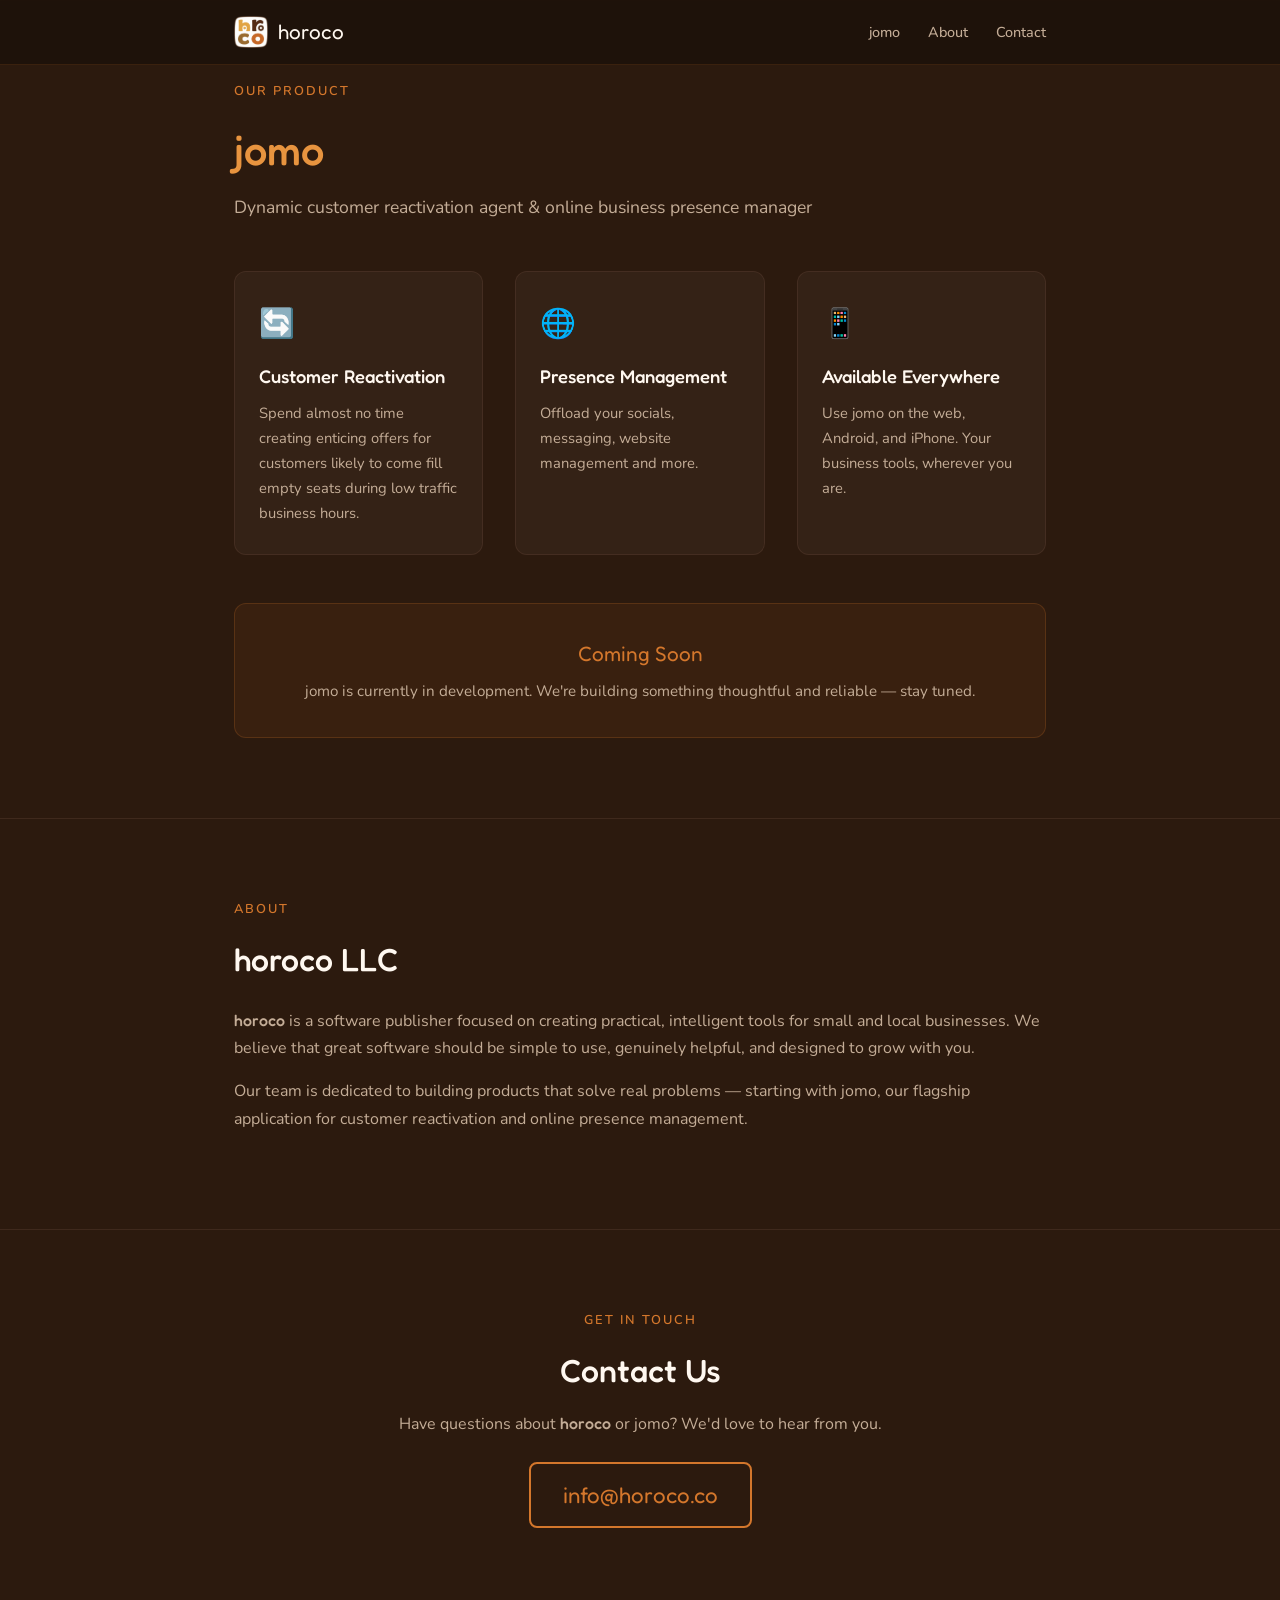
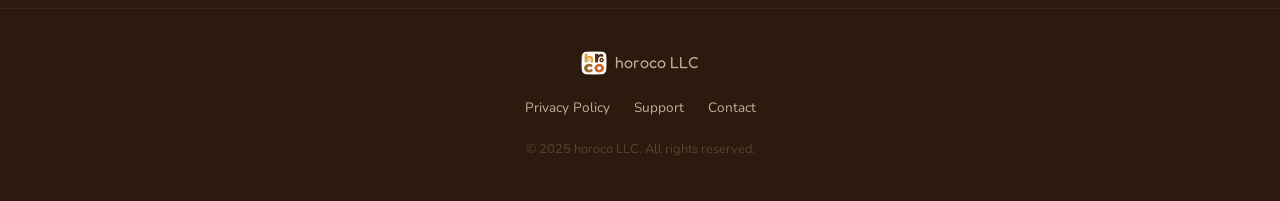
==== index.html @ 5dddee76 "initial website" ====
<!DOCTYPE html>
<html lang="en">
<head>
    <meta charset="UTF-8">
    <meta name="viewport" content="width=device-width, initial-scale=1.0">
    <title>horoco — Software for Growing Businesses</title>
    <meta name="description" content="horoco LLC builds intelligent software for small and local businesses. Our flagship product jomo is a dynamic customer reactivation agent and online business presence manager.">
    <link rel="preconnect" href="https://fonts.googleapis.com">
    <link rel="preconnect" href="https://fonts.gstatic.com" crossorigin>
    <link href="https://fonts.googleapis.com/css2?family=Fredoka:wght@400;500;600&family=Nunito:wght@400;500;600;700&display=swap" rel="stylesheet">
    <link rel="stylesheet" href="style.css">
    <link rel="icon" type="image/png" href="logo.png">
</head>
<body>

    <nav>
        <div class="nav-inner">
            <a href="/" class="nav-logo">
                <img src="logo.png" alt="horoco" class="logo-img">
                <span class="logo-text">horoco</span>
            </a>
            <div class="nav-links">
                <a href="#jomo">jomo</a>
                <a href="#about">About</a>
                <a href="#contact">Contact</a>
            </div>
        </div>
    </nav>

    <main>
        <section id="jomo" class="product first-section">
            <div class="container">
                <div class="section-label">Our Product</div>
                <h2>jomo</h2>
                <p class="product-tagline">Dynamic customer reactivation agent &amp; online business presence manager</p>

                <div class="features">
                    <div class="feature">
                        <div class="feature-icon">&#x1F504;</div>
                        <h3>Customer Reactivation</h3>
                        <p>Spend almost no time creating enticing offers for customers likely to come fill empty seats during low traffic business hours.</p>
                    </div>
                    <div class="feature">
                        <div class="feature-icon">&#x1F310;</div>
                        <h3>Presence Management</h3>
                        <p>Offload your socials, messaging, website management and more.</p>
                    </div>
                    <div class="feature">
                        <div class="feature-icon">&#x1F4F1;</div>
                        <h3>Available Everywhere</h3>
                        <p>Use jomo on the web, Android, and iPhone. Your business tools, wherever you are.</p>
                    </div>
                </div>

                <div class="coming-soon">
                    <span>Coming Soon</span>
                    <p>jomo is currently in development. We're building something thoughtful and reliable — stay tuned.</p>
                </div>
            </div>
        </section>

        <section id="about" class="about">
            <div class="container">
                <div class="section-label">About</div>
                <h2>horoco LLC</h2>
                <p><span class="brand">horoco</span> is a software publisher focused on creating practical, intelligent tools for small and local businesses. We believe that great software should be simple to use, genuinely helpful, and designed to grow with you.</p>
                <p>Our team is dedicated to building products that solve real problems — starting with jomo, our flagship application for customer reactivation and online presence management.</p>
            </div>
        </section>

        <section id="contact" class="contact">
            <div class="container">
                <div class="section-label">Get in Touch</div>
                <h2>Contact Us</h2>
                <p>Have questions about <span class="brand">horoco</span> or jomo? We'd love to hear from you.</p>
                <a href="mailto:info@horoco.co" class="email-link">info@horoco.co</a>
            </div>
        </section>
    </main>

    <footer>
        <div class="container footer-inner">
            <div class="footer-brand">
                <img src="logo.png" alt="horoco" class="footer-logo-img">
                <span>horoco LLC</span>
            </div>
            <div class="footer-links">
                <a href="privacy.html">Privacy Policy</a>
                <a href="support.html">Support</a>
                <a href="mailto:info@horoco.co">Contact</a>
            </div>
            <div class="footer-copy">
                &copy; 2025 horoco LLC. All rights reserved.
            </div>
        </div>
    </footer>

</body>
</html>
---- style.css ----
:root {
    --brown-deep: #1E120A;
    --brown-dark: #2C1A0E;
    --brown-mid: #3D2B1E;
    --brown-light: #5C4033;
    --orange: #D4772C;
    --orange-light: #E8943F;
    --cream: #F5E6D3;
    --cream-light: #FFF8F0;
    --cream-dim: #C4AD97;
}

* {
    margin: 0;
    padding: 0;
    box-sizing: border-box;
}

html {
    scroll-behavior: smooth;
}

body {
    font-family: 'Nunito', -apple-system, sans-serif;
    background-color: var(--brown-dark);
    color: var(--cream);
    line-height: 1.7;
    -webkit-font-smoothing: antialiased;
}

.container {
    max-width: 860px;
    margin: 0 auto;
    padding: 0 24px;
}

h1, h2, h3 {
    font-family: 'Fredoka', sans-serif;
    font-weight: 500;
    color: var(--cream-light);
}

/* ---- NAV ---- */

nav {
    position: fixed;
    top: 0;
    left: 0;
    right: 0;
    z-index: 100;
    background: rgba(30, 18, 10, 0.92);
    backdrop-filter: blur(12px);
    -webkit-backdrop-filter: blur(12px);
    border-bottom: 1px solid rgba(212, 119, 44, 0.15);
}

.nav-inner {
    max-width: 860px;
    margin: 0 auto;
    padding: 0 24px;
    height: 64px;
    display: flex;
    align-items: center;
    justify-content: space-between;
}

.nav-logo {
    display: flex;
    align-items: center;
    gap: 10px;
    text-decoration: none;
}

.logo-img {
    height: 32px;
    width: auto;
}

.logo-text {
    font-family: 'Fredoka', sans-serif;
    font-size: 1.3rem;
    color: var(--cream-light);
}

.nav-links {
    display: flex;
    gap: 28px;
}

.nav-links a {
    color: var(--cream-dim);
    text-decoration: none;
    font-size: 0.9rem;
    font-weight: 500;
    transition: color 0.2s;
}

.nav-links a:hover {
    color: var(--orange);
}

.brand {
    font-family: 'Fredoka', sans-serif;
    font-weight: 500;
}

.first-section {
    padding-top: 120px;
    border-top: none;
}

/* ---- SECTIONS ---- */

.section-label {
    font-size: 0.8rem;
    font-weight: 600;
    text-transform: uppercase;
    letter-spacing: 2px;
    color: var(--orange);
    margin-bottom: 12px;
}

/* ---- PRODUCT ---- */

.product {
    padding: 80px 0;
    border-top: 1px solid rgba(92, 64, 51, 0.4);
}

.product h2 {
    font-size: 2.6rem;
    margin-bottom: 8px;
    color: var(--orange-light);
}

.product-tagline {
    font-size: 1.1rem;
    color: var(--cream-dim);
    margin-bottom: 48px;
}

.features {
    display: grid;
    grid-template-columns: repeat(auto-fit, minmax(220px, 1fr));
    gap: 32px;
    margin-bottom: 48px;
}

.feature {
    background: rgba(61, 43, 30, 0.5);
    border: 1px solid rgba(92, 64, 51, 0.4);
    border-radius: 12px;
    padding: 28px 24px;
}

.feature-icon {
    font-size: 1.8rem;
    margin-bottom: 12px;
}

.feature h3 {
    font-size: 1.15rem;
    margin-bottom: 8px;
}

.feature p {
    font-size: 0.92rem;
    color: var(--cream-dim);
    line-height: 1.7;
}

.coming-soon {
    text-align: center;
    padding: 32px;
    background: rgba(212, 119, 44, 0.08);
    border: 1px solid rgba(212, 119, 44, 0.2);
    border-radius: 12px;
}

.coming-soon span {
    display: inline-block;
    font-family: 'Fredoka', sans-serif;
    font-size: 1.3rem;
    color: var(--orange);
    margin-bottom: 8px;
}

.coming-soon p {
    color: var(--cream-dim);
    font-size: 0.95rem;
}

/* ---- ABOUT ---- */

.about {
    padding: 80px 0;
    border-top: 1px solid rgba(92, 64, 51, 0.4);
}

.about h2 {
    font-size: 2rem;
    margin-bottom: 20px;
}

.about p {
    color: var(--cream-dim);
    margin-bottom: 16px;
    font-size: 1rem;
}

/* ---- CONTACT ---- */

.contact {
    padding: 80px 0;
    text-align: center;
    border-top: 1px solid rgba(92, 64, 51, 0.4);
}

.contact h2 {
    font-size: 2rem;
    margin-bottom: 12px;
}

.contact p {
    color: var(--cream-dim);
    margin-bottom: 24px;
}

.email-link {
    display: inline-block;
    font-family: 'Fredoka', sans-serif;
    font-size: 1.4rem;
    color: var(--orange);
    text-decoration: none;
    padding: 12px 32px;
    border: 2px solid var(--orange);
    border-radius: 8px;
    transition: background 0.2s, color 0.2s;
}

.email-link:hover {
    background: var(--orange);
    color: var(--brown-deep);
}

/* ---- FOOTER ---- */

footer {
    border-top: 1px solid rgba(92, 64, 51, 0.4);
    padding: 40px 0;
}

.footer-inner {
    display: flex;
    flex-direction: column;
    align-items: center;
    gap: 20px;
    text-align: center;
}

.footer-brand {
    display: flex;
    align-items: center;
    gap: 8px;
    font-family: 'Fredoka', sans-serif;
    font-size: 1rem;
    color: var(--cream-dim);
}

.footer-logo-img {
    height: 24px;
    width: auto;
}

.footer-links {
    display: flex;
    gap: 24px;
}

.footer-links a {
    color: var(--cream-dim);
    text-decoration: none;
    font-size: 0.85rem;
    transition: color 0.2s;
}

.footer-links a:hover {
    color: var(--orange);
}

.footer-copy {
    font-size: 0.8rem;
    color: var(--brown-light);
}

/* ---- RESPONSIVE ---- */

@media (max-width: 600px) {
    .nav-links {
        gap: 16px;
    }

    .nav-links a {
        font-size: 0.82rem;
    }

    .first-section {
        padding-top: 100px;
    }

    .product, .about, .contact {
        padding: 60px 0;
    }

    .features {
        grid-template-columns: 1fr;
    }
}
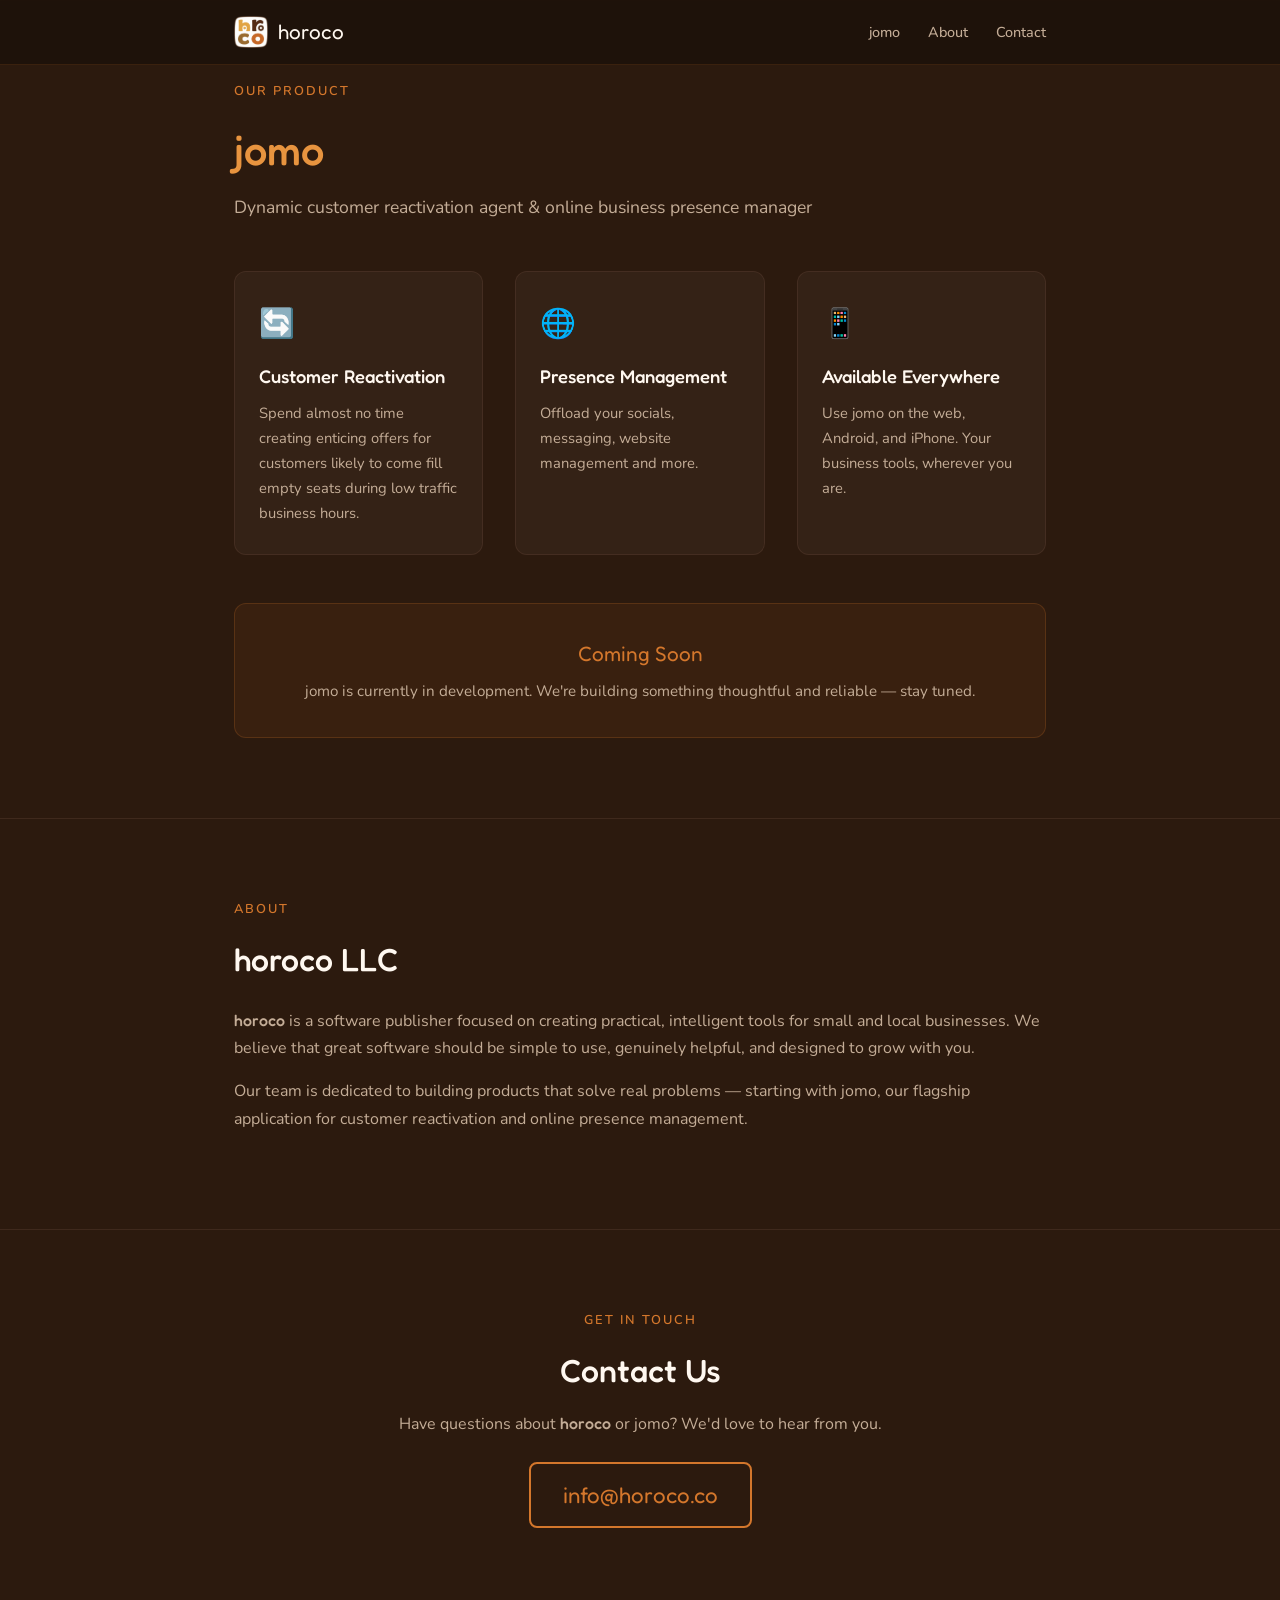
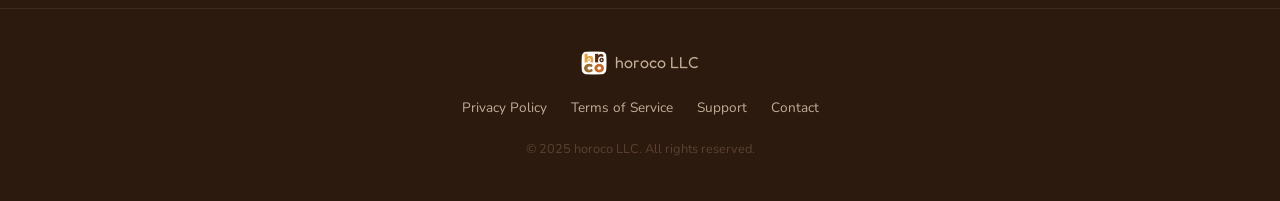
==== commit 5461512b: "updates" ====
--- a/index.html
+++ b/index.html
@@ -86,6 +86,7 @@
             </div>
             <div class="footer-links">
                 <a href="privacy.html">Privacy Policy</a>
+                <a href="terms.html">Terms of Service</a>
                 <a href="support.html">Support</a>
                 <a href="mailto:info@horoco.co">Contact</a>
             </div>
--- a/style.css
+++ b/style.css
@@ -304,14 +304,14 @@
         font-size: 0.82rem;
     }
 
-    .first-section {
-        padding-top: 100px;
-    }
-
     .product, .about, .contact {
         padding: 60px 0;
     }
 
+    .first-section {
+        padding-top: 80px;
+    }
+
     .features {
         grid-template-columns: 1fr;
     }
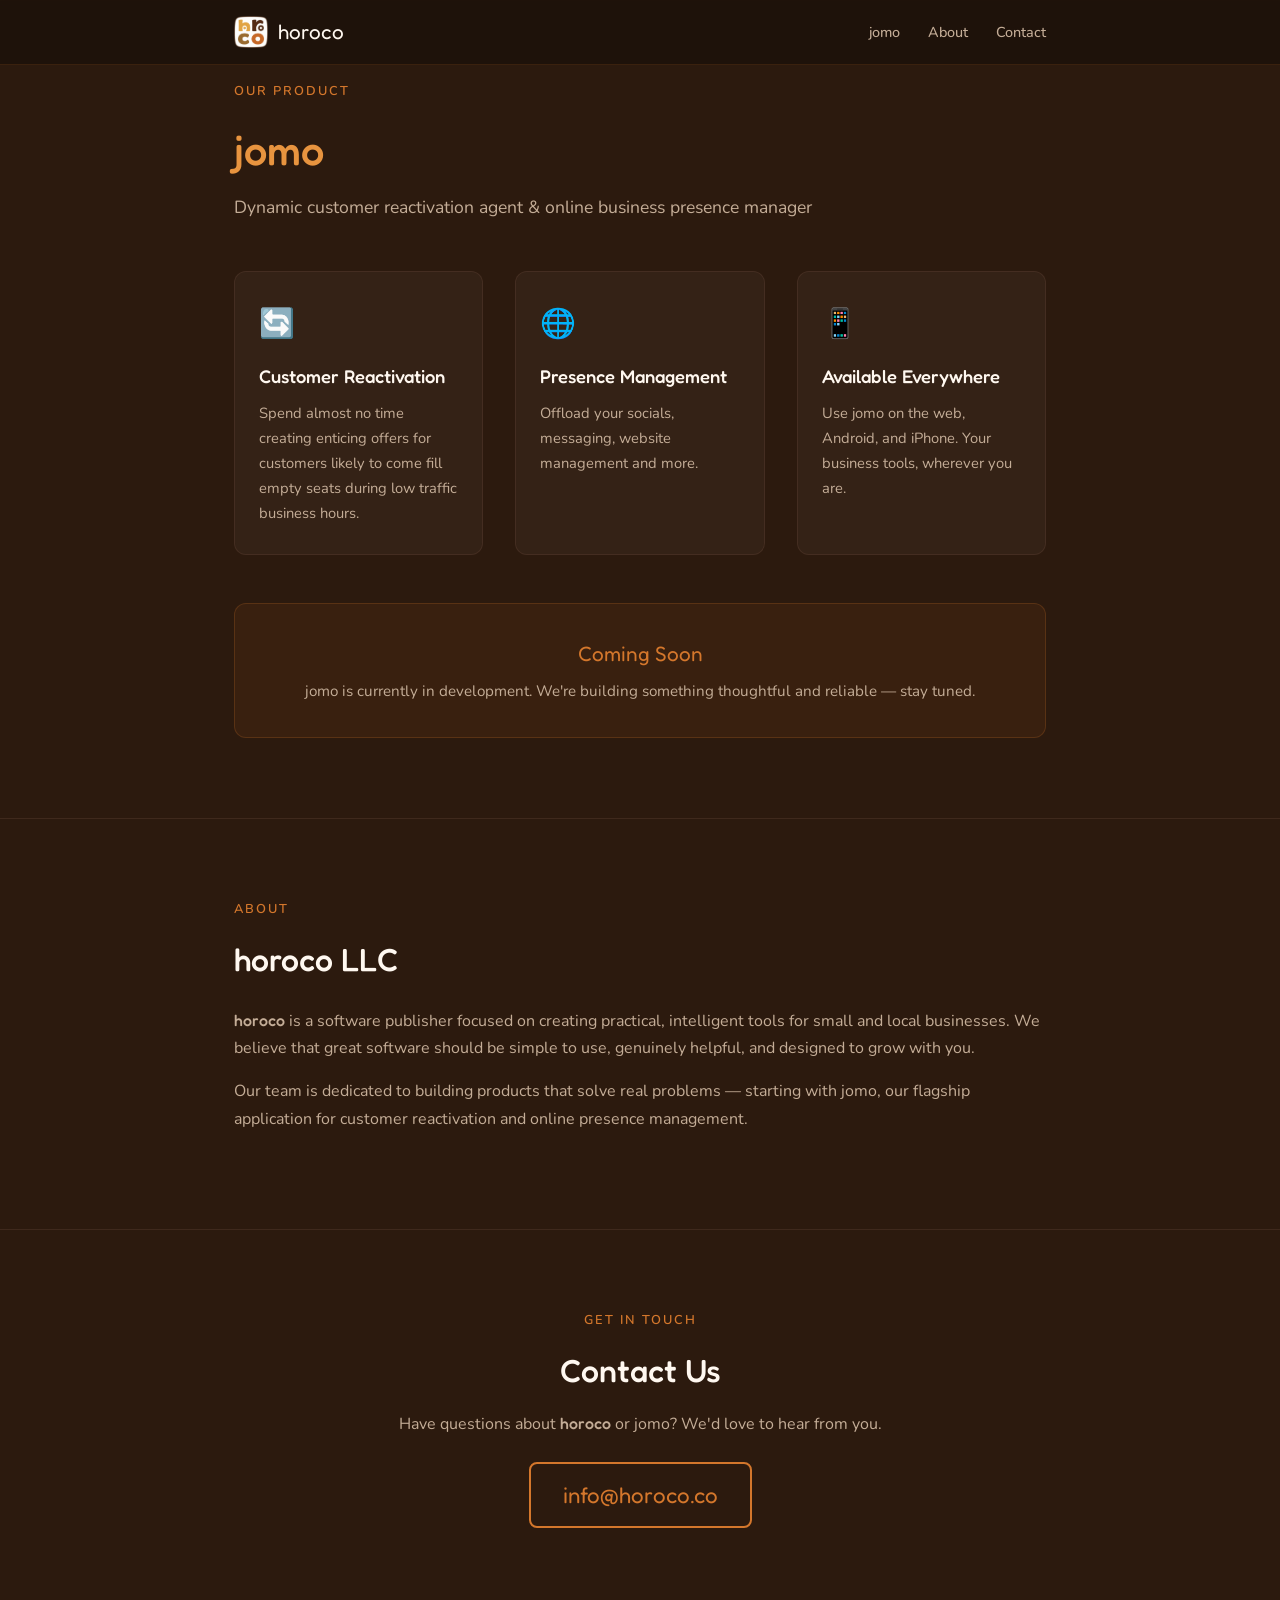
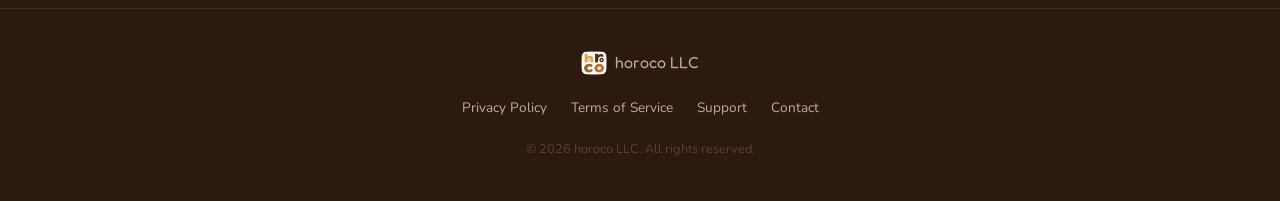
==== commit 452cc173: "fix dates" ====
--- a/index.html
+++ b/index.html
@@ -91,7 +91,7 @@
                 <a href="mailto:info@horoco.co">Contact</a>
             </div>
             <div class="footer-copy">
-                &copy; 2025 horoco LLC. All rights reserved.
+                &copy; 2026 horoco LLC. All rights reserved.
             </div>
         </div>
     </footer>
